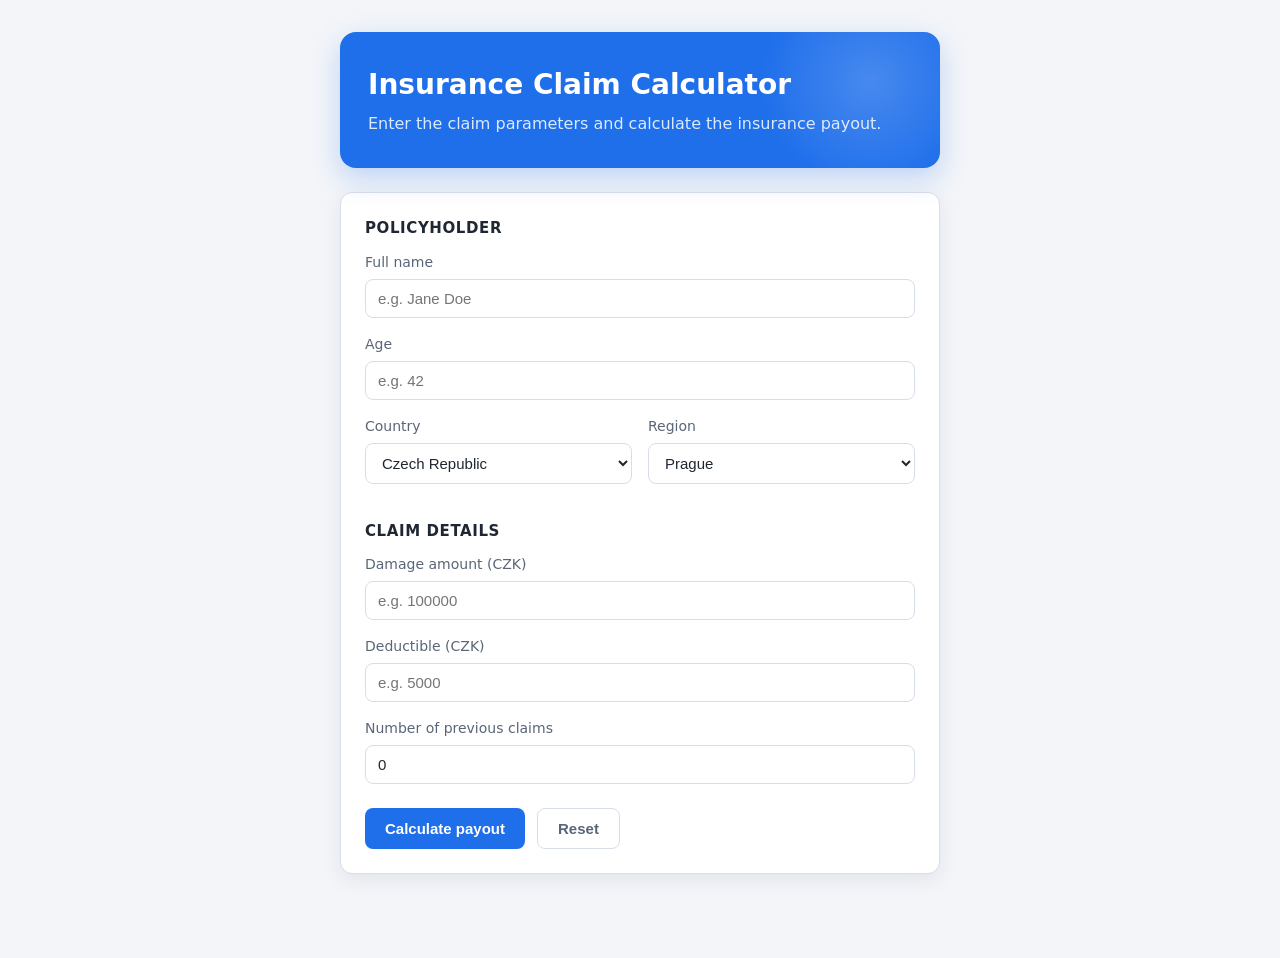
==== index.html @ 499bec6d "Init" ====
<!DOCTYPE html>
<html lang="en">
<head>
  <meta charset="UTF-8" />
  <meta name="viewport" content="width=device-width, initial-scale=1.0" />
  <title>Insurance Claim Calculator</title>
  <link rel="stylesheet" href="style.css" />
</head>
<body>
  <main class="app">
    <header class="app__header">
      <h1>Insurance Claim Calculator</h1>
      <p class="app__subtitle">
        Enter the claim parameters and calculate the insurance payout.
      </p>
    </header>

    <form id="claim-form" class="card" autocomplete="off">
      <fieldset class="fieldset">
        <legend>Policyholder</legend>

        <div class="field">
          <label for="customerName">Full name</label>
          <input type="text" id="customerName" name="customerName"
                 placeholder="e.g. Jane Doe" />
        </div>

        <div class="field">
          <label for="age">Age</label>
          <input type="number" id="age" name="age" min="0" max="120"
                 placeholder="e.g. 42" />
        </div>

        <div class="field-row">
          <div class="field">
            <label for="country">Country</label>
            <select id="country" name="country">
              <option value="CZ">Czech Republic</option>
              <option value="SK">Slovakia</option>
              <option value="DE">Germany</option>
              <option value="AT">Austria</option>
              <option value="PL">Poland</option>
            </select>
          </div>

          <div class="field">
            <label for="region">Region</label>
            <select id="region" name="region">
              <option value="Prague">Prague</option>
              <option value="Brno">Brno</option>
              <option value="Ostrava">Ostrava</option>
              <option value="Plzen">Plzeň</option>
              <option value="Other">Other</option>
            </select>
          </div>
        </div>
      </fieldset>

      <fieldset class="fieldset">
        <legend>Claim details</legend>

        <div class="field">
          <label for="damage">Damage amount (CZK)</label>
          <input type="number" id="damage" name="damage" min="0" step="100"
                 placeholder="e.g. 100000" />
        </div>

        <div class="field">
          <label for="deductible">Deductible (CZK)</label>
          <input type="number" id="deductible" name="deductible" min="0" step="100"
                 placeholder="e.g. 5000" />
        </div>

        <div class="field">
          <label for="priorClaims">Number of previous claims</label>
          <input type="number" id="priorClaims" name="priorClaims" min="0" step="1"
                 value="0" placeholder="e.g. 0" />
        </div>
      </fieldset>

      <div class="actions">
        <button type="submit" class="btn btn--primary">Calculate payout</button>
        <button type="reset" class="btn btn--ghost">Reset</button>
      </div>
    </form>

    <section id="result" class="card result" hidden>
      <h2 class="result__title">Calculation result</h2>
      <p class="result__summary" id="resultSummary"></p>
      <div class="result__amount">
        <span class="result__label">Payout</span>
        <span class="result__value" id="resultValue">0 CZK</span>
      </div>
    </section>
  </main>

  <!-- Core calculation -->
  <script src="calc.js"></script>
  <!-- Hooks attach to the core's finalize step. Load them after calc.js. -->
  <!-- Hook #1 -->
  <!-- Hook #2 -->
  <!-- Hook #3 -->
  <!-- Hook ... -->
  <!-- App logic -->
  <script src="app.js"></script>
</body>
</html>
---- style.css ----
/* style.css — appearance of the Insurance Claim Calculator */

:root {
  --bg: #f3f5f9;
  --card-bg: #ffffff;
  --ink: #1f2733;
  --ink-soft: #5a6677;
  --border: #d8dee9;
  --primary: #1f6feb;
  --primary-dark: #1a5fcc;
  --accent: #0d8a5f;
  --shadow: 0 6px 20px rgba(31, 39, 51, 0.08);
}

* {
  box-sizing: border-box;
}

body {
  margin: 0;
  font-family: "Segoe UI", system-ui, -apple-system, Roboto, Arial, sans-serif;
  background: var(--bg);
  color: var(--ink);
  line-height: 1.5;
}

.app {
  max-width: 640px;
  margin: 0 auto;
  padding: 32px 20px 64px;
}

.app__header {
  margin-bottom: 24px;
  padding: 32px 28px;
  border-radius: 16px;
  color: #fff;
  background: var(--primary);
  box-shadow: 0 10px 28px rgba(31, 111, 235, 0.25);
  position: relative;
  overflow: hidden;
}

.app__header::after {
  content: "";
  position: absolute;
  top: -60px;
  right: -40px;
  width: 220px;
  height: 220px;
  background: radial-gradient(circle, rgba(255, 255, 255, 0.18) 0%, rgba(255, 255, 255, 0) 70%);
  pointer-events: none;
}

.app__header h1 {
  margin: 0 0 6px;
  font-size: 28px;
}

.app__subtitle {
  margin: 0;
  color: rgba(255, 255, 255, 0.85);
}

.card {
  background: var(--card-bg);
  border: 1px solid var(--border);
  border-radius: 12px;
  box-shadow: var(--shadow);
  padding: 24px;
  margin-bottom: 20px;
}

.fieldset {
  border: none;
  padding: 0;
  margin: 0 0 20px;
}

.fieldset:last-of-type {
  margin-bottom: 0;
}

.fieldset legend {
  font-weight: 600;
  font-size: 15px;
  color: var(--ink);
  padding: 0;
  margin-bottom: 12px;
  text-transform: uppercase;
  letter-spacing: 0.04em;
}

.field {
  margin-bottom: 16px;
}

.field:last-child {
  margin-bottom: 0;
}

.field-row {
  display: flex;
  gap: 16px;
}

.field-row .field {
  flex: 1;
}

label {
  display: block;
  font-size: 14px;
  font-weight: 500;
  margin-bottom: 6px;
  color: var(--ink-soft);
}

input,
select {
  width: 100%;
  padding: 10px 12px;
  font-size: 15px;
  border: 1px solid var(--border);
  border-radius: 8px;
  background: #fff;
  color: var(--ink);
  transition: border-color 0.15s, box-shadow 0.15s;
}

input:focus,
select:focus {
  outline: none;
  border-color: var(--primary);
  box-shadow: 0 0 0 3px rgba(31, 111, 235, 0.15);
}

.actions {
  display: flex;
  gap: 12px;
  margin-top: 24px;
}

.btn {
  border: none;
  border-radius: 8px;
  padding: 11px 20px;
  font-size: 15px;
  font-weight: 600;
  cursor: pointer;
  transition: background 0.15s, color 0.15s;
}

.btn--primary {
  background: var(--primary);
  color: #fff;
}

.btn--primary:hover {
  background: var(--primary-dark);
}

.btn--ghost {
  background: transparent;
  color: var(--ink-soft);
  border: 1px solid var(--border);
}

.btn--ghost:hover {
  background: var(--bg);
}

.result__title {
  margin: 0 0 12px;
  font-size: 18px;
}

.result__summary {
  margin: 0 0 16px;
  color: var(--ink-soft);
}

.result__amount {
  display: flex;
  align-items: baseline;
  justify-content: space-between;
  padding: 16px 20px;
  background: #eef7f2;
  border: 1px solid #c9e7da;
  border-radius: 10px;
}

.result__label {
  font-size: 14px;
  font-weight: 600;
  color: var(--ink-soft);
  text-transform: uppercase;
  letter-spacing: 0.04em;
}

.result__value {
  font-size: 28px;
  font-weight: 700;
  color: var(--accent);
}
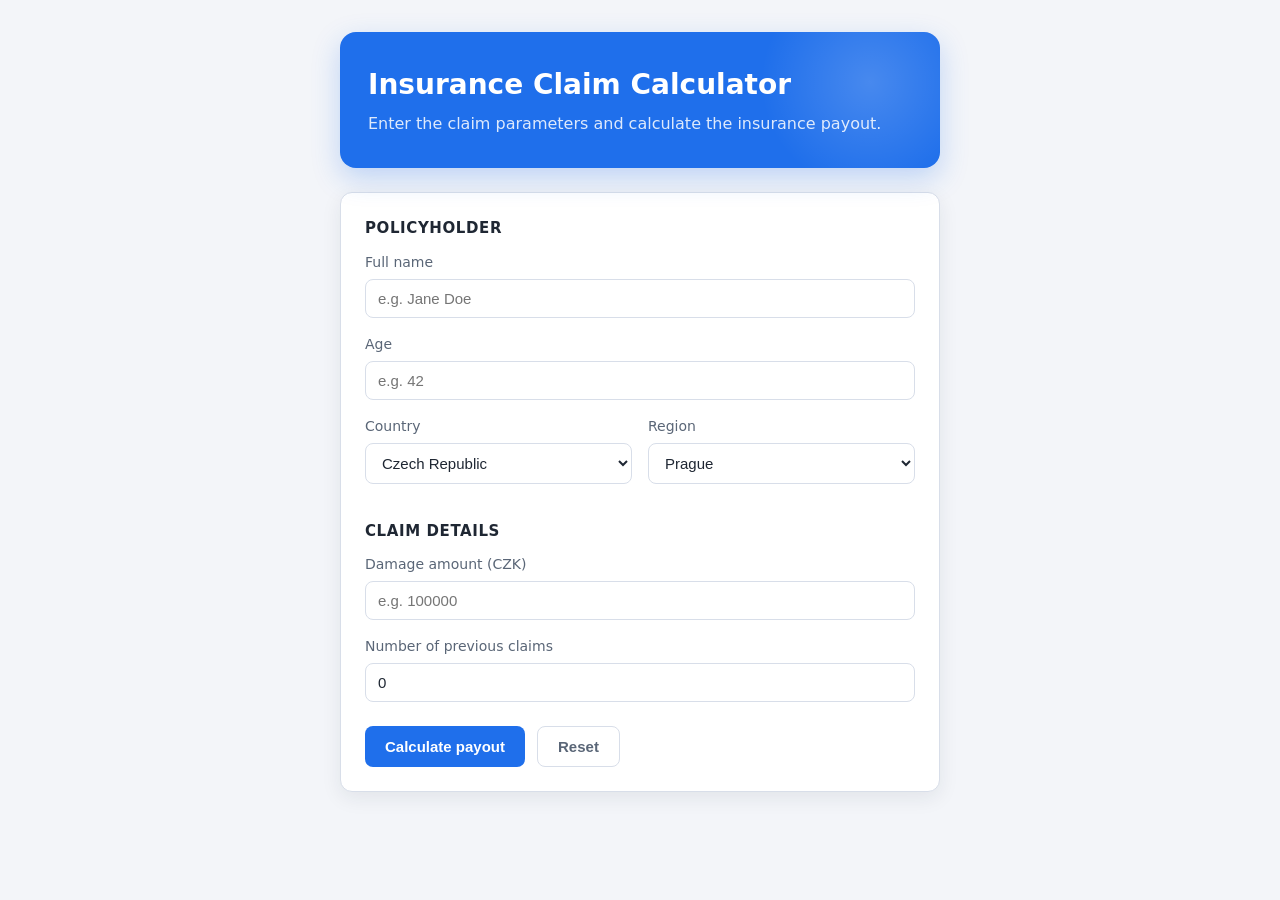
==== commit 0007a4ca: "F4" ====
--- a/index.html
+++ b/index.html
@@ -66,12 +66,6 @@
         </div>
 
         <div class="field">
-          <label for="deductible">Deductible (CZK)</label>
-          <input type="number" id="deductible" name="deductible" min="0" step="100"
-                 placeholder="e.g. 5000" />
-        </div>
-
-        <div class="field">
           <label for="priorClaims">Number of previous claims</label>
           <input type="number" id="priorClaims" name="priorClaims" min="0" step="1"
                  value="0" placeholder="e.g. 0" />
@@ -99,6 +93,7 @@
   <!-- Hooks attach to the core's finalize step. Load them after calc.js. -->
   <!-- Hook #1 -->
   <!-- Hook #2 -->
+  <script src="hooks/f4-deductible.js"></script>
   <!-- Hook #3 -->
   <!-- Hook ... -->
   <!-- App logic -->
